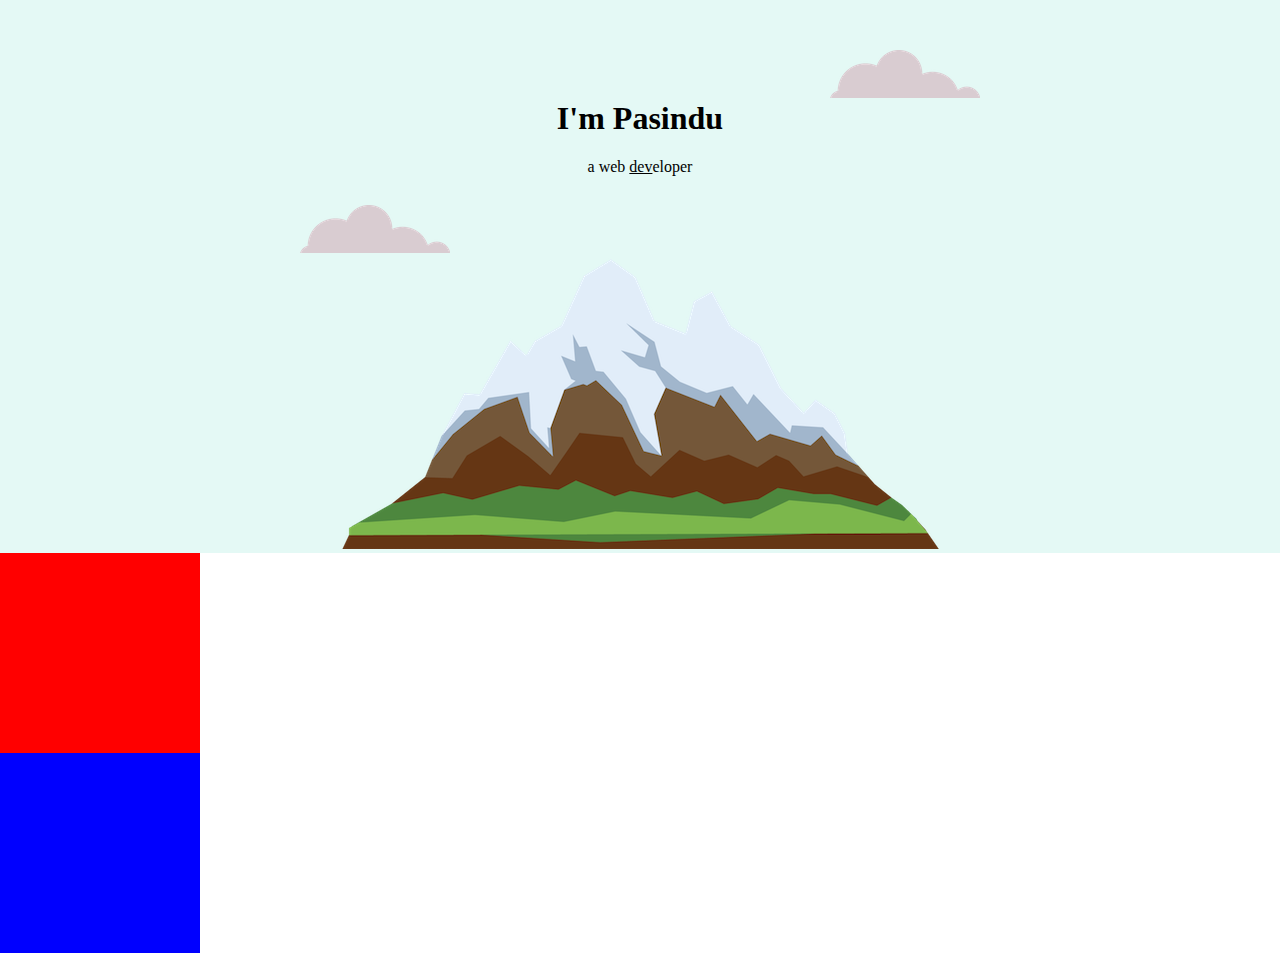
==== CSS - My Site/index.html @ cd6bfce6 "Initial commit" ====
<!DOCTYPE html>
<html lang="en">

<head>
    <meta charset="UTF-8">
    <meta http-equiv="X-UA-Compatible" content="IE=edge">
    <meta name="viewport" content="width=device-width, initial-scale=1.0">
    <title>Pasindu Jay</title>
    <link rel="stylesheet" href="css/styles.css">
    <link rel="icon" type="image/x-icon" href="nameico.ico">
</head>

<body>

    <div class="top-container">
        <img class="top-cloud" src="images/cloud.png" alt="cloud-image">
        <h1>I'm Pasindu</h1>
        <p>a web <span class="pro">dev</span>eloper</p>
        <img class="bottom-cloud" src="images/cloud.png" alt="cloud-image">
        <img src="images/mountain.png" alt="mountain-image">
    </div>

    <div class="middle-container">

    </div>

    <div class="bottom-container">

    </div>

</body>

</html>
---- CSS - My Site/css/styles.css ----
body {
    margin: 0;
    text-align: center;
}

h1 {
    margin-top: 0;
}

div {
    background-color: #E4F9F5;
}

.pro {
    text-decoration: underline;
}

.top-container {
    background-color: #E4F9F5;
    position: relative;
    padding-top: 100px ;
}

.middle-container {
    background-color: red;
    width: 200px;
    height: 200px;
}

.bottom-container {
    background-color: blue;
    width: 200px;
    height: 200px;
}

.bottom-cloud {
    position: absolute;
    left: 300px;
    bottom: 300px;
}

.top-cloud {
    position: absolute;
    right: 300px;
    top: 50px;
}
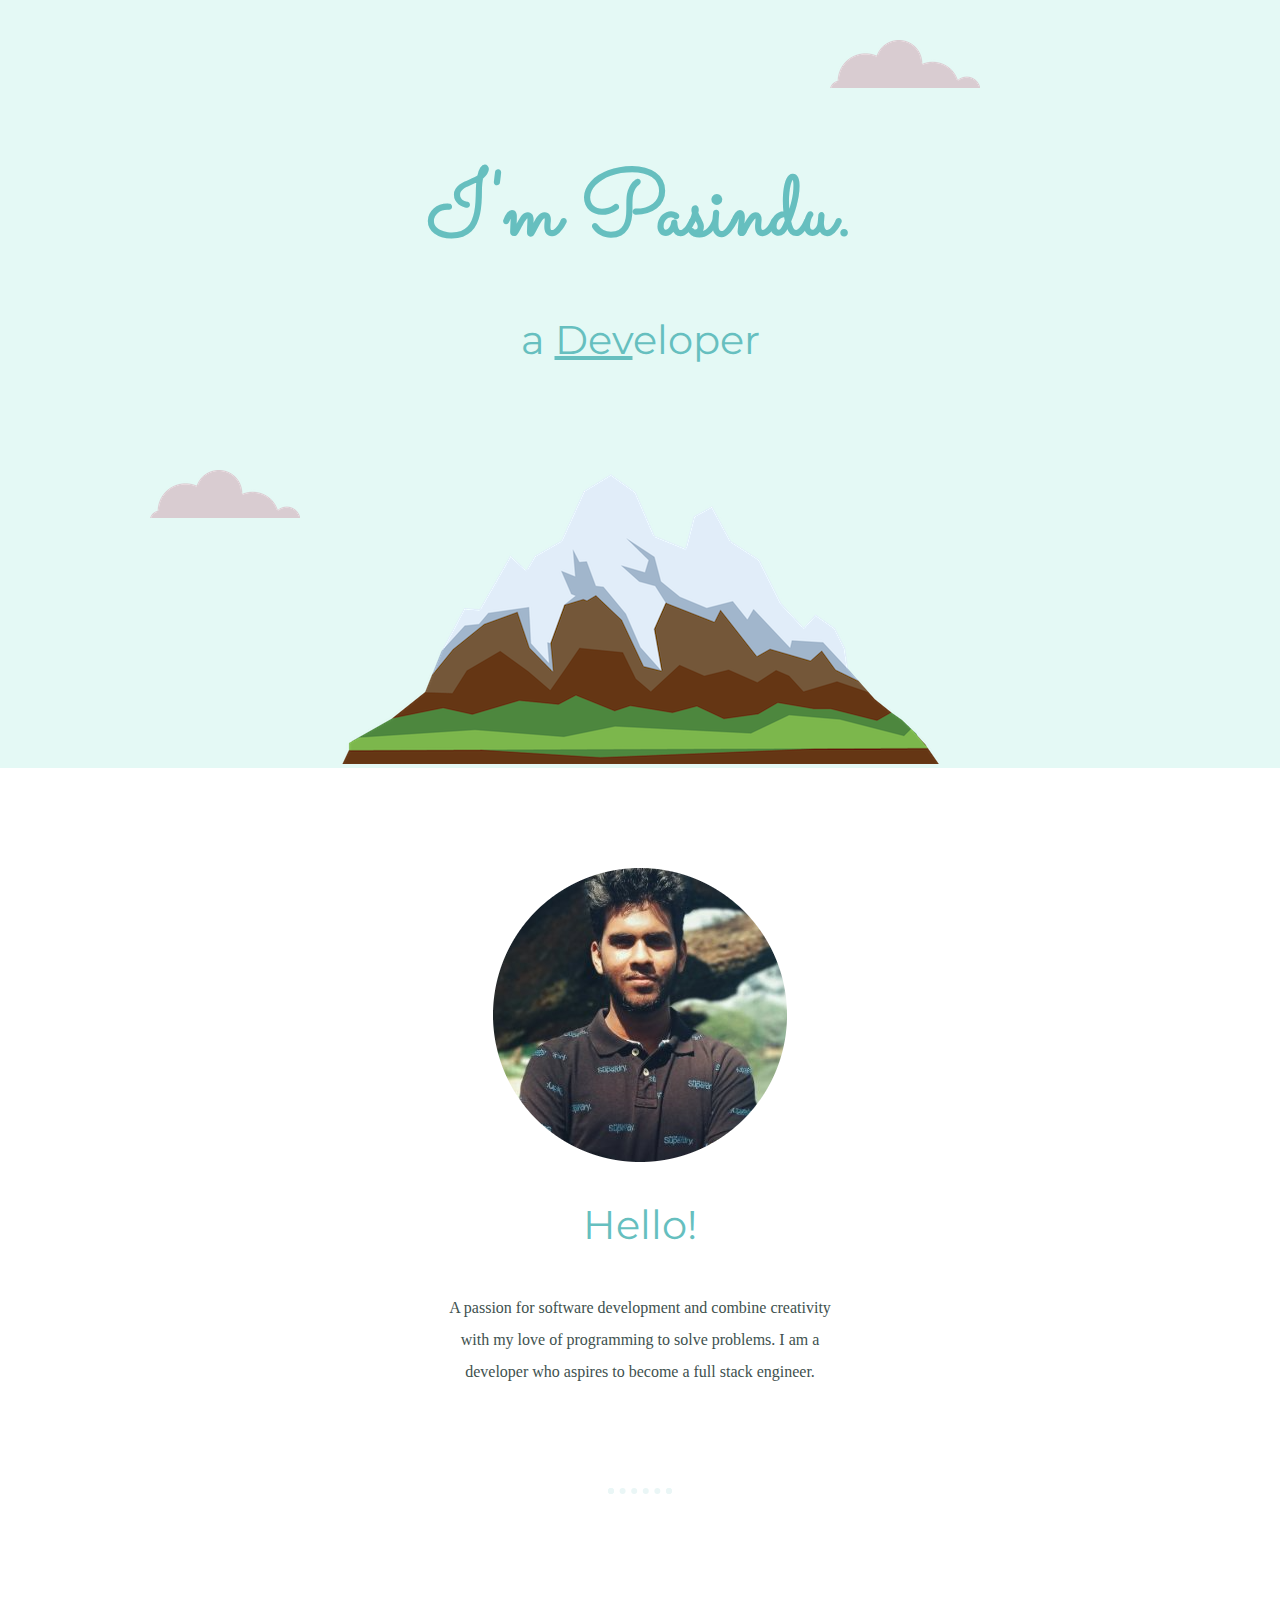
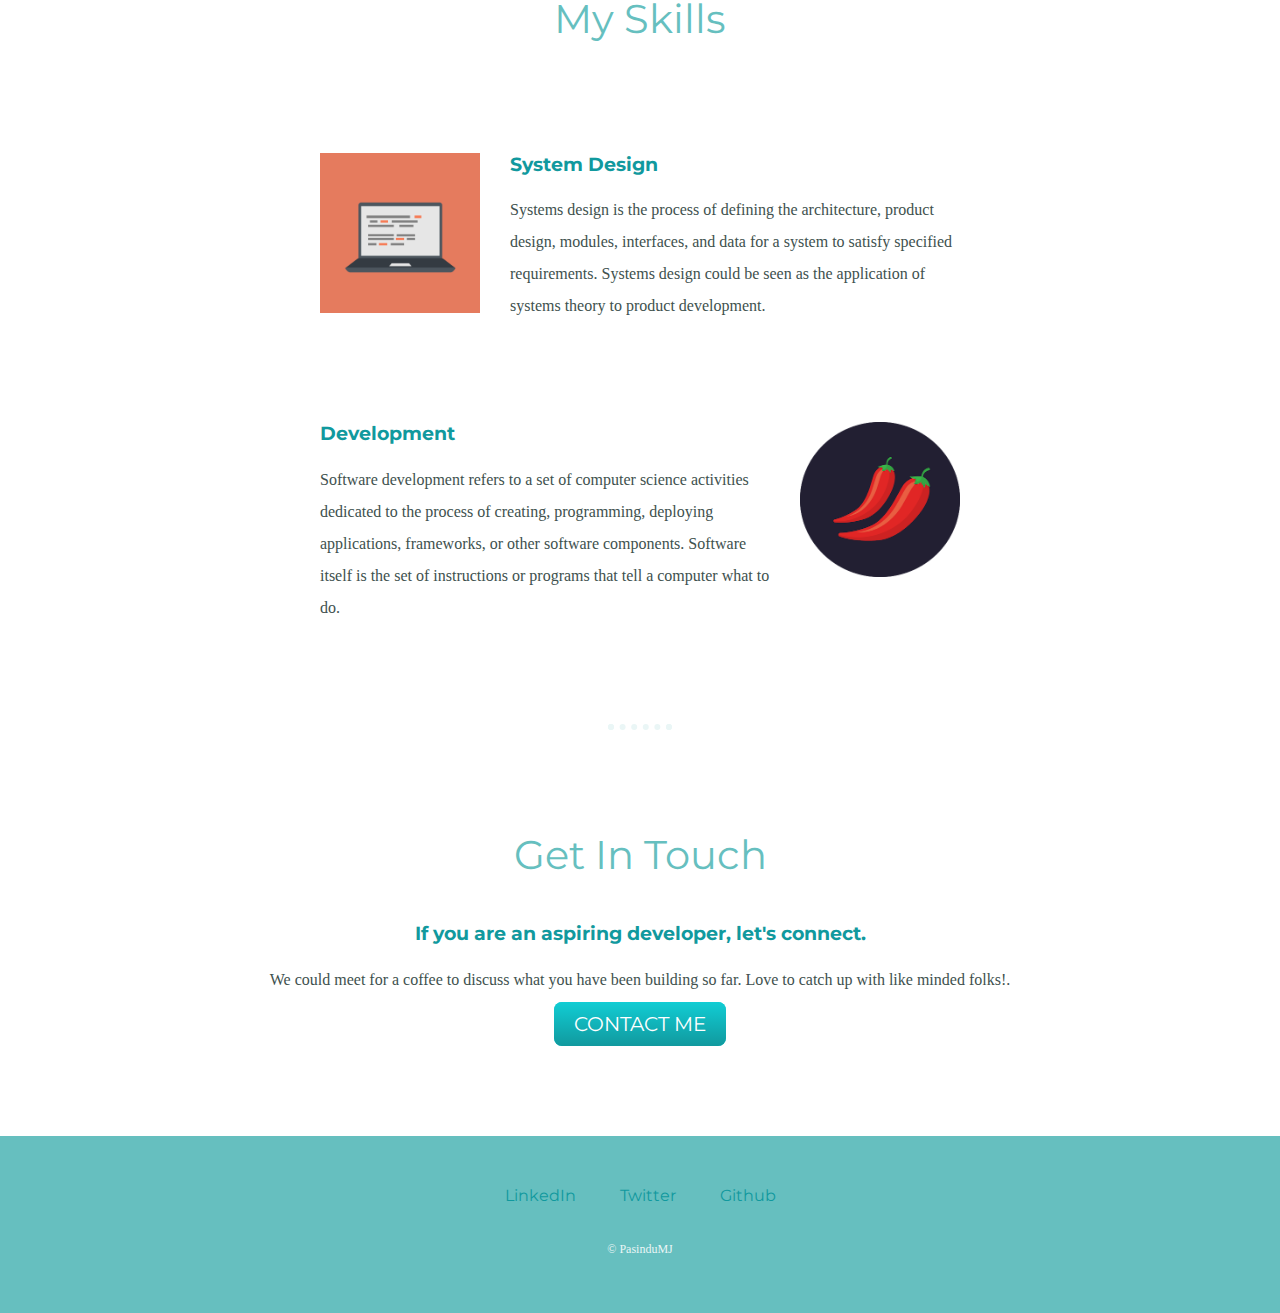
==== commit 892f066c: "Initial commit" ====
--- a/CSS - My Site/index.html
+++ b/CSS - My Site/index.html
@@ -1,33 +1,79 @@
 <!DOCTYPE html>
 <html lang="en">
+  <head>
+    <meta charset="UTF-8" />
+    <meta http-equiv="X-UA-Compatible" content="IE=edge" />
+    <meta name="viewport" content="width=device-width, initial-scale=1.0" />
+    <title>PasinduMJ</title>
+    <link rel="stylesheet" href="css/styles.css" />
+    <link rel="icon" href="css/favicon.ico" />
+    <link
+      href="https://fonts.googleapis.com/css2?family=Merriweather+Sans&family=Montserrat:wght@300&family=Sacramento&display=swap"
+      rel="stylesheet"
+    />
+  </head>
 
-<head>
-    <meta charset="UTF-8">
-    <meta http-equiv="X-UA-Compatible" content="IE=edge">
-    <meta name="viewport" content="width=device-width, initial-scale=1.0">
-    <title>Pasindu Jay</title>
-    <link rel="stylesheet" href="css/styles.css">
-    <link rel="icon" type="image/x-icon" href="nameico.ico">
-</head>
-
-<body>
-
+  <body>
     <div class="top-container">
-        <img class="top-cloud" src="images/cloud.png" alt="cloud-image">
-        <h1>I'm Pasindu</h1>
-        <p>a web <span class="pro">dev</span>eloper</p>
-        <img class="bottom-cloud" src="images/cloud.png" alt="cloud-image">
-        <img src="images/mountain.png" alt="mountain-image">
+      <img class="top-cloud" src="images/cloud.png" alt="cloud" />
+      <h1>I'm Pasindu.</h1>
+      <h2>a <span class="txtDev">Dev</span>eloper</h2>
+      <img class="bottom-cloud" src="images/cloud.png" alt="cloud" />
+      <img src="images/mountain.png" alt="mountain" />
     </div>
-
     <div class="middle-container">
-
+      <div class="profile">
+        <img src="images/pasindu.png" alt="profile-img" />
+        <h2>Hello!</h2>
+        <p class="intro">
+          A passion for software development and combine creativity with my love
+          of programming to solve problems. I am a developer who aspires to
+          become a full stack engineer.
+        </p>
+      </div>
+      <hr />
+      <div class="skills">
+        <h2>My Skills</h2>
+        <div class="skill-row">
+          <img class="code-icon" src="images/computer.png" alt="computer-img" />
+          <h3>System Design</h3>
+          <p>
+            Systems design is the process of defining the architecture, product
+            design, modules, interfaces, and data for a system to satisfy
+            specified requirements. Systems design could be seen as the
+            application of systems theory to product development.
+          </p>
+        </div>
+        <div class="skill-row">
+          <img class="web-icon" src="images/chillies.png" alt="chilli-img" />
+          <h3>Development</h3>
+          <p>
+            Software development refers to a set of computer science activities
+            dedicated to the process of creating, programming, deploying
+            applications, frameworks, or other software components. Software
+            itself is the set of instructions or programs that tell a computer
+            what to do.
+          </p>
+        </div>
+      </div>
+      <hr />
+      <div class="contact-me">
+        <h2>Get In Touch</h2>
+        <h3>If you are an aspiring developer, let's connect.</h3>
+        <p class="footer-message">
+          We could meet for a coffee to discuss what you have been building so
+          far. Love to catch up with like minded folks!.
+        </p>
+        <a class="btn" href="mailto:algopasindu@gmail.com">CONTACT ME</a>
+      </div>
     </div>
-
     <div class="bottom-container">
-
+      <a class="footer-link" href="https://www.linkedin.com/in/algopasindu/"
+        >LinkedIn</a
+      >
+      <a class="footer-link" href="https://twitter.com/algoPasindu">Twitter</a>
+      <a class="footer-link" href="https://github.com/algoPasindu">Github</a>
+      <p class="copyright">&copy; PasinduMJ</p>
     </div>
-
-</body>
-
-</html>+  </body>
+</html>
--- a/CSS - My Site/css/styles.css
+++ b/CSS - My Site/css/styles.css
@@ -1,46 +1,140 @@
 body {
-    margin: 0;
-    text-align: center;
+  color: #40514e;
+  font-family: "Merriweather", serif;
+  margin: 0;
+  text-align: center;
 }
 
 h1 {
-    margin-top: 0;
+  color: #66bfbf;
+  font-size: 5.625rem;
+  margin: 50px auto 0 auto;
+  font-family: "Sacramento", cursive;
 }
 
-div {
-    background-color: #E4F9F5;
+.txtDev {
+  text-decoration: underline;
 }
 
-.pro {
-    text-decoration: underline;
+h2 {
+  color: #66bfbf;
+  font-family: "Montserrat", sans-serif;
+  font-size: 2.5rem;
+  font-weight: normal;
+  padding-bottom: 10px;
+}
+
+h3 {
+  color: #11999e;
+  font-family: "Montserrat", sans-serif;
+}
+
+p {
+  line-height: 2;
+}
+
+hr {
+  border: dotted #eaf6f6 6px;
+  border-bottom: none;
+  width: 4%;
+  margin: 100px auto;
+}
+
+a {
+  color: #11999e;
+  font-family: "Montserrat", sans-serif;
+  margin: 10px 20px;
+  text-decoration: none;
+}
+
+a:hover {
+  color: #eaf6f6;
 }
 
 .top-container {
-    background-color: #E4F9F5;
-    position: relative;
-    padding-top: 100px ;
+  background-color: #e4f9f5;
+  position: relative;
+  padding-top: 100px;
 }
 
 .middle-container {
-    background-color: red;
-    width: 200px;
-    height: 200px;
+  margin: 100px 0;
 }
 
 .bottom-container {
-    background-color: blue;
-    width: 200px;
-    height: 200px;
+  background-color: #66bfbf;
+  padding: 50px 0 20px;
+}
+
+.skill-row {
+  width: 50%;
+  margin: 100px auto 100px auto;
+  text-align: left;
+}
+
+.intro {
+  width: 30%;
+  margin: auto;
+}
+
+.contact-message {
+  width: 40%;
+  margin: 40px auto 60px;
+}
+
+.copyright {
+  color: #eaf6f6;
+  font-size: 0.75rem;
+  padding: 20px 0;
+}
+
+.top-cloud {
+  position: absolute;
+  right: 300px;
+  top: 40px;
 }
 
 .bottom-cloud {
-    position: absolute;
-    left: 300px;
-    bottom: 300px;
+  position: absolute;
+  left: 150px;
+  bottom: 250px;
 }
 
-.top-cloud {
-    position: absolute;
-    right: 300px;
-    top: 50px;
-}+.code-icon {
+  width: 25%;
+  float: left;
+  margin-right: 30px;
+}
+
+.web-icon {
+  width: 25%;
+  float: right;
+  margin-left: 30px;
+}
+
+.btn {
+  background: #11cdd4;
+  background-image: -webkit-linear-gradient(top, #11cdd4, #11999e);
+  background-image: -moz-linear-gradient(top, #11cdd4, #11999e);
+  background-image: -ms-linear-gradient(top, #11cdd4, #11999e);
+  background-image: -o-linear-gradient(top, #11cdd4, #11999e);
+  background-image: linear-gradient(to bottom, #11cdd4, #11999e);
+  -webkit-border-radius: 8;
+  -moz-border-radius: 8;
+  border-radius: 8px;
+  font-family: "Montserrat", sans-serif;
+  color: #ffffff;
+  font-size: 20px;
+  padding: 10px 20px 10px 20px;
+  text-decoration: none;
+}
+
+.btn:hover {
+  background: #30e3cb;
+  background-image: -webkit-linear-gradient(top, #30e3cb, #2bc4ad);
+  background-image: -moz-linear-gradient(top, #30e3cb, #2bc4ad);
+  background-image: -ms-linear-gradient(top, #30e3cb, #2bc4ad);
+  background-image: -o-linear-gradient(top, #30e3cb, #2bc4ad);
+  background-image: linear-gradient(to bottom, #30e3cb, #2bc4ad);
+  text-decoration: none;
+}
